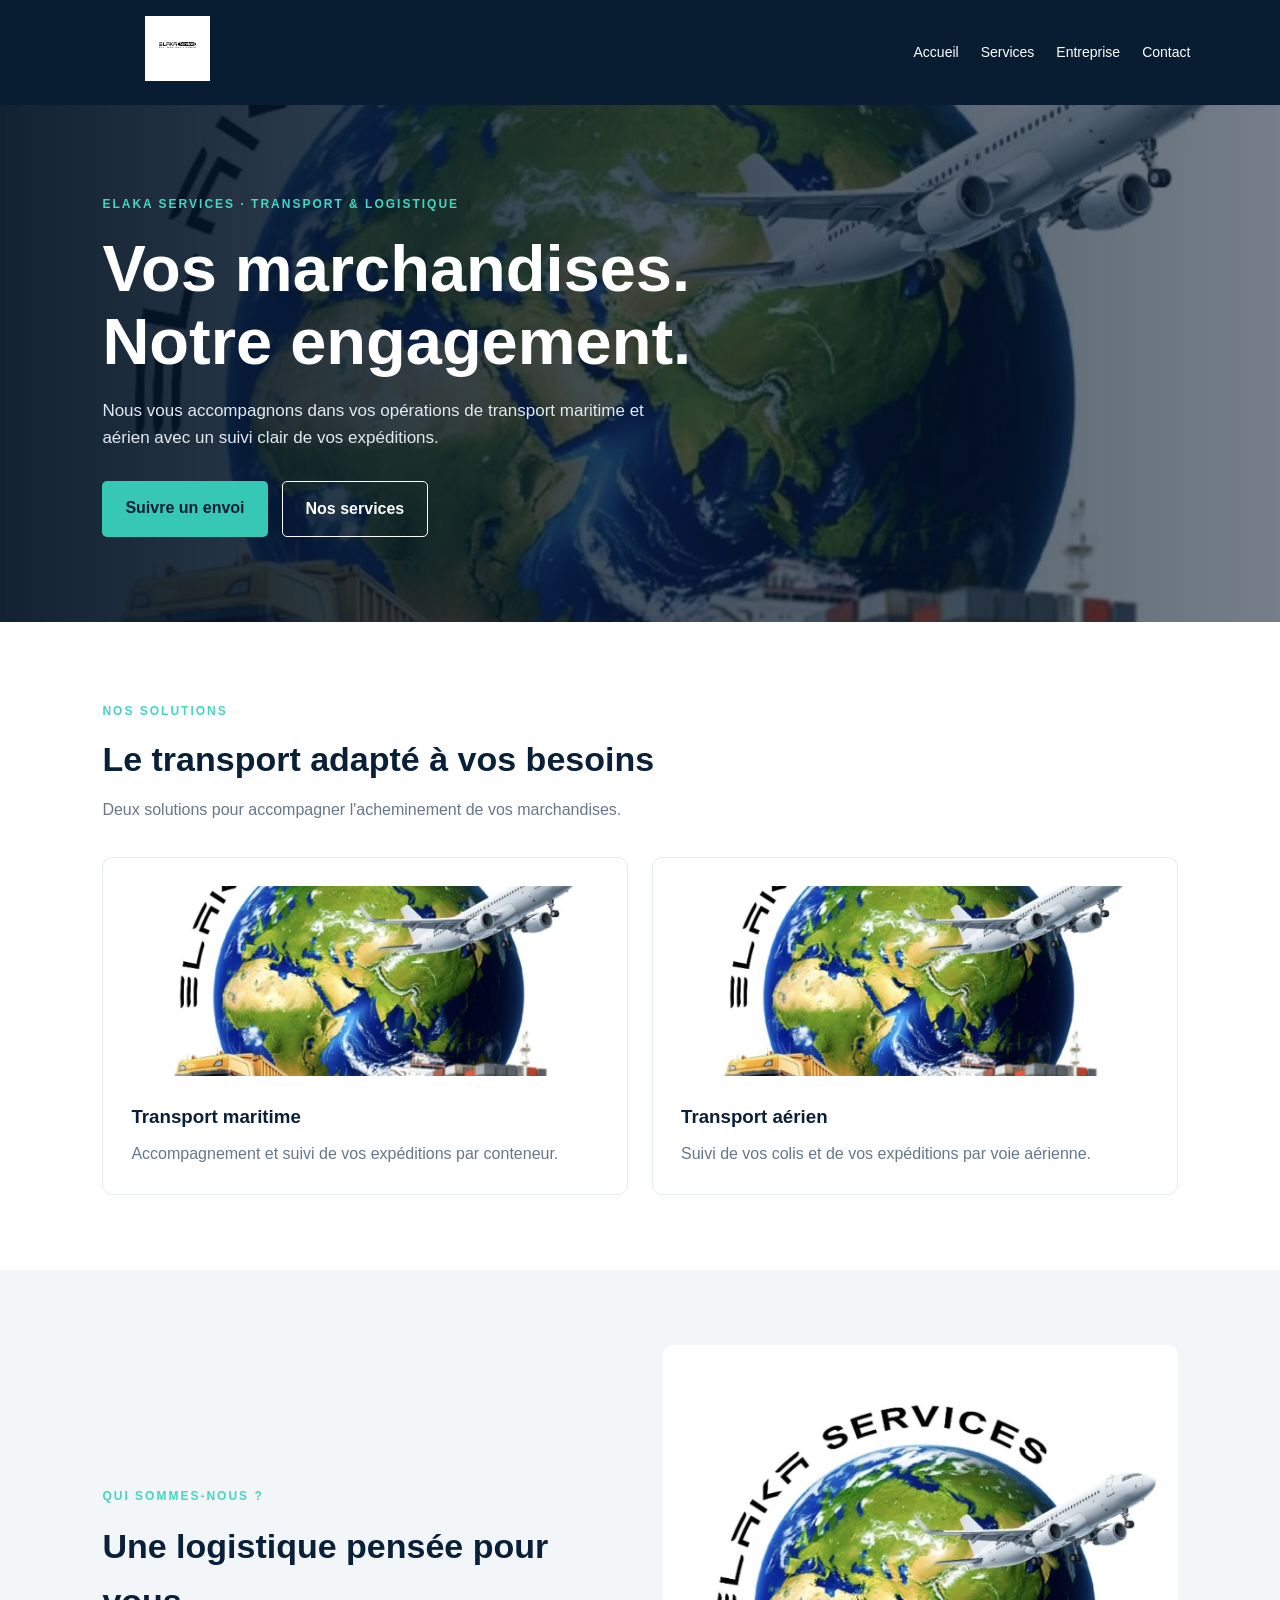
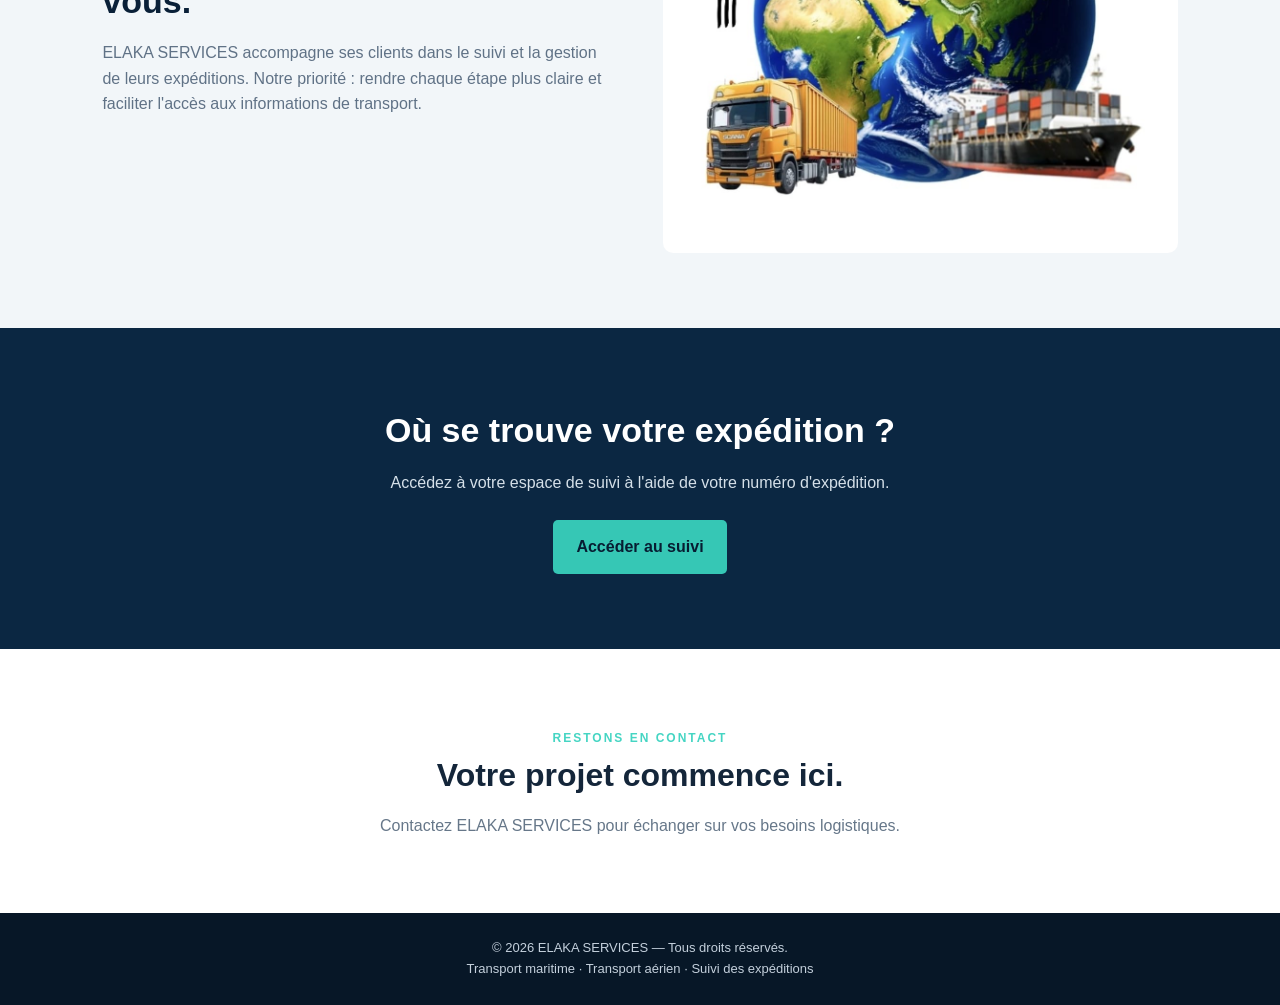
==== accueil.html @ 3260b02a "Add accueil.html for ELAKA SERVICES website This is the initial commit for the accueil.html file, wh" ====
<!DOCTYPE html>
<html lang="fr">
<head>
  <meta charset="UTF-8">
  <meta name="viewport" content="width=device-width, initial-scale=1.0">
  <meta name="theme-color" content="#081c32">
  <meta name="description" content="ELAKA SERVICES - Solutions de transport maritime et aérien, suivi de vos expéditions.">
  <title>ELAKA SERVICES | Transport & Logistique</title>

  <style>
    * { box-sizing: border-box; margin: 0; padding: 0; }

    body {
      font-family: Arial, sans-serif;
      color: #14263a;
      background: #fff;
      line-height: 1.6;
    }

    header {
      background: #081c32;
      padding: 16px 7%;
      display: flex;
      align-items: center;
      justify-content: space-between;
      gap: 20px;
      flex-wrap: wrap;
    }

    header img { width: 175px; max-height: 65px; object-fit: contain; }

    nav { display: flex; gap: 22px; flex-wrap: wrap; }

    nav a {
      color: white;
      text-decoration: none;
      font-size: 14px;
    }

    .hero {
      min-height: 510px;
      padding: 85px 8%;
      display: flex;
      align-items: center;
      color: white;
      background:
        linear-gradient(90deg, rgba(5,22,40,.95), rgba(5,22,40,.55)),
        url("elaka-transport.jpg") center/cover no-repeat;
    }

    .hero-content { max-width: 650px; }

    .eyebrow {
      color: #45d5c3;
      font-weight: bold;
      letter-spacing: 2px;
      font-size: 12px;
      text-transform: uppercase;
    }

    h1 {
      font-size: clamp(38px, 6vw, 65px);
      line-height: 1.12;
      margin: 18px 0;
    }

    .hero p { font-size: 17px; color: #e1e9f0; max-width: 550px; }

    .actions { display: flex; gap: 14px; flex-wrap: wrap; margin-top: 30px; }

    .btn {
      display: inline-block;
      padding: 14px 23px;
      border-radius: 5px;
      text-decoration: none;
      font-weight: bold;
      background: #36c7b5;
      color: #071d32;
    }

    .btn-outline {
      border: 1px solid white;
      color: white;
      background: transparent;
    }

    section { padding: 75px 8%; }

    .section-heading { max-width: 650px; margin-bottom: 35px; }

    .section-heading h2 {
      font-size: 34px;
      color: #0a2038;
      margin: 10px 0;
    }

    .section-heading p { color: #667789; }

    .services {
      display: grid;
      grid-template-columns: repeat(2, minmax(0, 1fr));
      gap: 24px;
    }

    .service {
      border: 1px solid #e3eaf0;
      border-radius: 10px;
      padding: 28px;
      background: #fff;
    }

    .service img {
      width: 100%;
      height: 190px;
      object-fit: cover;
      border-radius: 7px;
      margin-bottom: 18px;
    }

    .service h3 { color: #0a2038; margin-bottom: 9px; }
    .service p { color: #667789; }

    .about {
      background: #f2f6f9;
      display: grid;
      grid-template-columns: 1fr 1fr;
      gap: 45px;
      align-items: center;
    }

    .about h2 { font-size: 34px; color: #0a2038; margin: 12px 0; }
    .about p { color: #607286; }
    .about img { width: 100%; border-radius: 10px; }

    .tracking {
      text-align: center;
      background: #0b2742;
      color: white;
    }

    .tracking h2 { font-size: 34px; margin-bottom: 12px; }
    .tracking p { color: #d5e0e9; margin-bottom: 25px; }

    .contact { text-align: center; }
    .contact h2 { font-size: 32px; margin-bottom: 12px; }
    .contact p { color: #667789; }

    footer {
      background: #071727;
      color: #c4d0dc;
      text-align: center;
      padding: 25px 8%;
      font-size: 13px;
    }

    @media (max-width: 700px) {
      header { justify-content: center; }
      nav { justify-content: center; gap: 14px; }
      .hero { min-height: 470px; padding: 65px 7%; }
      .services, .about { grid-template-columns: 1fr; }
      section { padding: 55px 7%; }
    }
  </style>
</head>

<body>

<header>
  <a href="accueil.html">
    <img src="elaka-wordmark.jpg" alt="ELAKA SERVICES">
  </a>
  <nav>
    <a href="#accueil">Accueil</a>
    <a href="#services">Services</a>
    <a href="#entreprise">Entreprise</a>
    <a href="#contact">Contact</a>
  </nav>
</header>

<main>
  <section class="hero" id="accueil">
    <div class="hero-content">
      <span class="eyebrow">ELAKA SERVICES · TRANSPORT & LOGISTIQUE</span>
      <h1>Vos marchandises.<br>Notre engagement.</h1>
      <p>
        Nous vous accompagnons dans vos opérations de transport maritime
        et aérien avec un suivi clair de vos expéditions.
      </p>
      <div class="actions">
        <a class="btn" href="index.html">Suivre un envoi</a>
        <a class="btn btn-outline" href="#services">Nos services</a>
      </div>
    </div>
  </section>

  <section id="services">
    <div class="section-heading">
      <span class="eyebrow">NOS SOLUTIONS</span>
      <h2>Le transport adapté à vos besoins</h2>
      <p>Deux solutions pour accompagner l'acheminement de vos marchandises.</p>
    </div>

    <div class="services">
      <article class="service">
        <img src="elaka-transport.jpg" alt="Transport maritime">
        <h3>Transport maritime</h3>
        <p>Accompagnement et suivi de vos expéditions par conteneur.</p>
      </article>

      <article class="service">
        <img src="elaka-transport.jpg" alt="Transport aérien">
        <h3>Transport aérien</h3>
        <p>Suivi de vos colis et de vos expéditions par voie aérienne.</p>
      </article>
    </div>
  </section>

  <section class="about" id="entreprise">
    <div>
      <span class="eyebrow">QUI SOMMES-NOUS ?</span>
      <h2>Une logistique pensée pour vous.</h2>
      <p>
        ELAKA SERVICES accompagne ses clients dans le suivi et la gestion
        de leurs expéditions. Notre priorité : rendre chaque étape plus
        claire et faciliter l'accès aux informations de transport.
      </p>
    </div>
    <img src="elaka-transport.jpg" alt="Les activités logistiques ELAKA SERVICES">
  </section>

  <section class="tracking">
    <h2>Où se trouve votre expédition ?</h2>
    <p>Accédez à votre espace de suivi à l'aide de votre numéro d'expédition.</p>
    <a class="btn" href="index.html">Accéder au suivi</a>
  </section>

  <section class="contact" id="contact">
    <span class="eyebrow">RESTONS EN CONTACT</span>
    <h2>Votre projet commence ici.</h2>
    <p>Contactez ELAKA SERVICES pour échanger sur vos besoins logistiques.</p>
  </section>
</main>

<footer>
  <p>© 2026 ELAKA SERVICES — Tous droits réservés.</p>
  <p>Transport maritime · Transport aérien · Suivi des expéditions</p>
</footer>

</body>
</html>
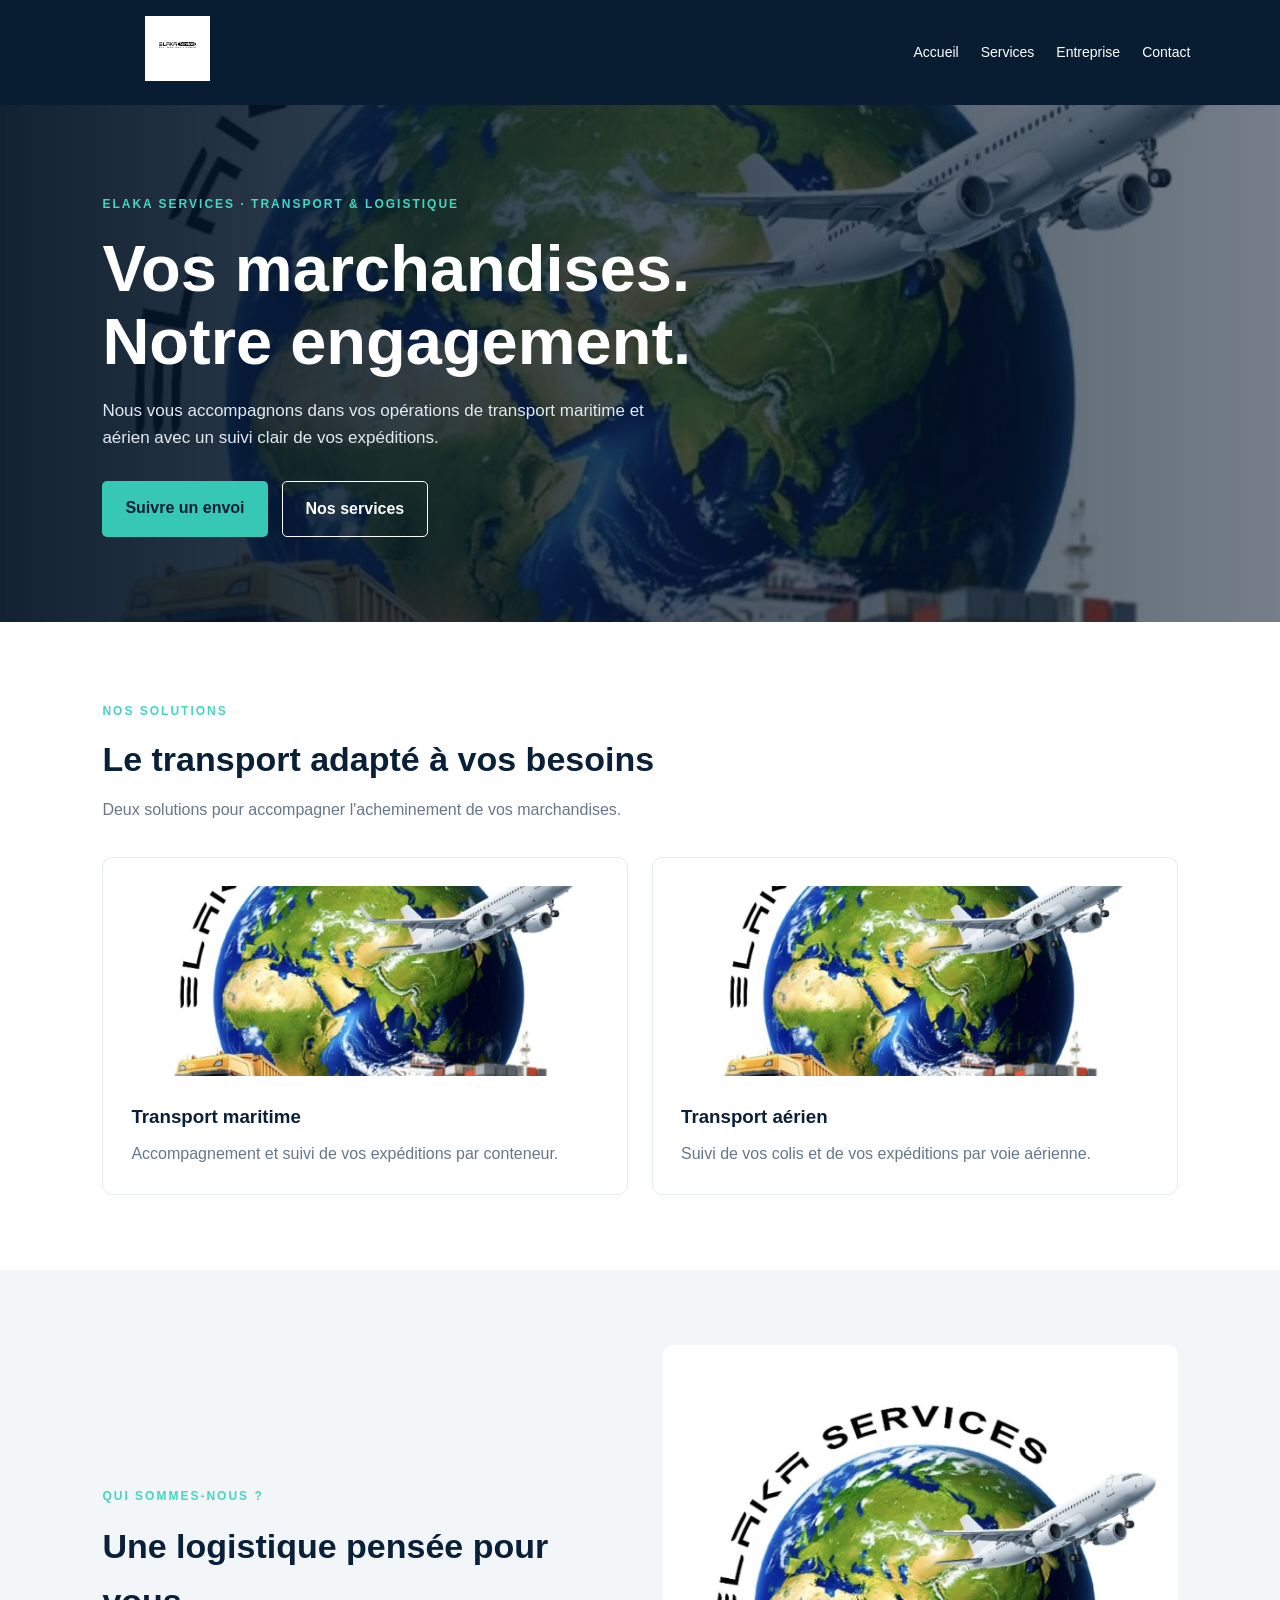
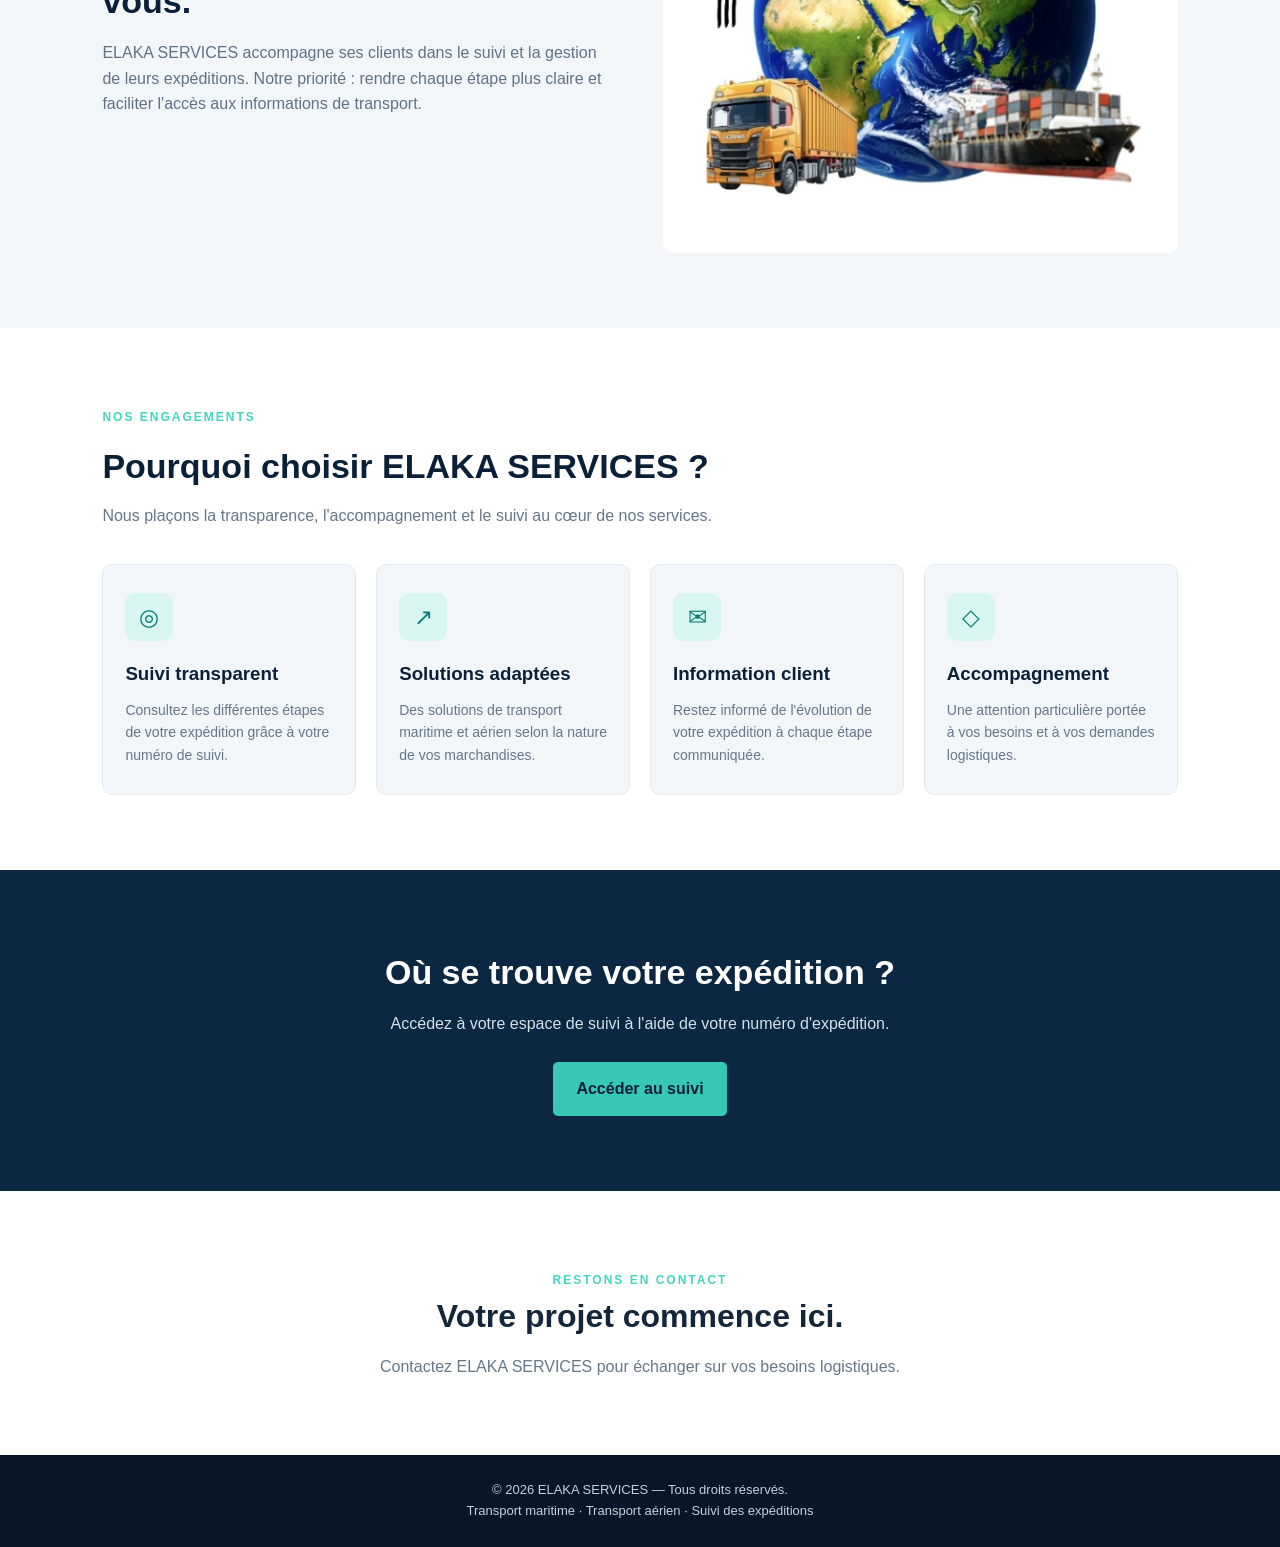
==== commit 69265324: "Update accueil.html" ====
--- a/accueil.html
+++ b/accueil.html
@@ -141,7 +141,50 @@
 
     .tracking h2 { font-size: 34px; margin-bottom: 12px; }
     .tracking p { color: #d5e0e9; margin-bottom: 25px; }
-
+.why-us {
+  background: #ffffff;
+}
+
+.why-grid {
+  display: grid;
+  grid-template-columns: repeat(4, minmax(0, 1fr));
+  gap: 20px;
+}
+
+.why-card {
+  padding: 28px 22px;
+  background: #f2f6f9;
+  border: 1px solid #e3eaf0;
+  border-radius: 10px;
+}
+
+.why-icon {
+  width: 48px;
+  height: 48px;
+  display: grid;
+  place-items: center;
+  background: #d9f5f1;
+  color: #087f78;
+  border-radius: 10px;
+  font-size: 23px;
+  margin-bottom: 18px;
+}
+
+.why-card h3 {
+  color: #0a2038;
+  margin-bottom: 10px;
+}
+
+.why-card p {
+  color: #667789;
+  font-size: 14px;
+}
+
+@media (max-width: 700px) {
+  .why-grid {
+    grid-template-columns: repeat(2, minmax(0, 1fr));
+  }
+}
     .contact { text-align: center; }
     .contact h2 { font-size: 32px; margin-bottom: 12px; }
     .contact p { color: #667789; }
@@ -229,6 +272,42 @@
     <img src="elaka-transport.jpg" alt="Les activités logistiques ELAKA SERVICES">
   </section>
 
+<section class="why-us" id="engagements">
+  <div class="section-heading">
+    <span class="eyebrow">NOS ENGAGEMENTS</span>
+    <h2>Pourquoi choisir ELAKA SERVICES ?</h2>
+    <p>Nous plaçons la transparence, l'accompagnement et le suivi au cœur de nos services.</p>
+  </div>
+
+  <div class="why-grid">
+
+    <article class="why-card">
+      <div class="why-icon">◎</div>
+      <h3>Suivi transparent</h3>
+      <p>Consultez les différentes étapes de votre expédition grâce à votre numéro de suivi.</p>
+    </article>
+
+    <article class="why-card">
+      <div class="why-icon">↗</div>
+      <h3>Solutions adaptées</h3>
+      <p>Des solutions de transport maritime et aérien selon la nature de vos marchandises.</p>
+    </article>
+
+    <article class="why-card">
+      <div class="why-icon">✉</div>
+      <h3>Information client</h3>
+      <p>Restez informé de l'évolution de votre expédition à chaque étape communiquée.</p>
+    </article>
+
+    <article class="why-card">
+      <div class="why-icon">◇</div>
+      <h3>Accompagnement</h3>
+      <p>Une attention particulière portée à vos besoins et à vos demandes logistiques.</p>
+    </article>
+
+  </div>
+</section>
+
   <section class="tracking">
     <h2>Où se trouve votre expédition ?</h2>
     <p>Accédez à votre espace de suivi à l'aide de votre numéro d'expédition.</p>
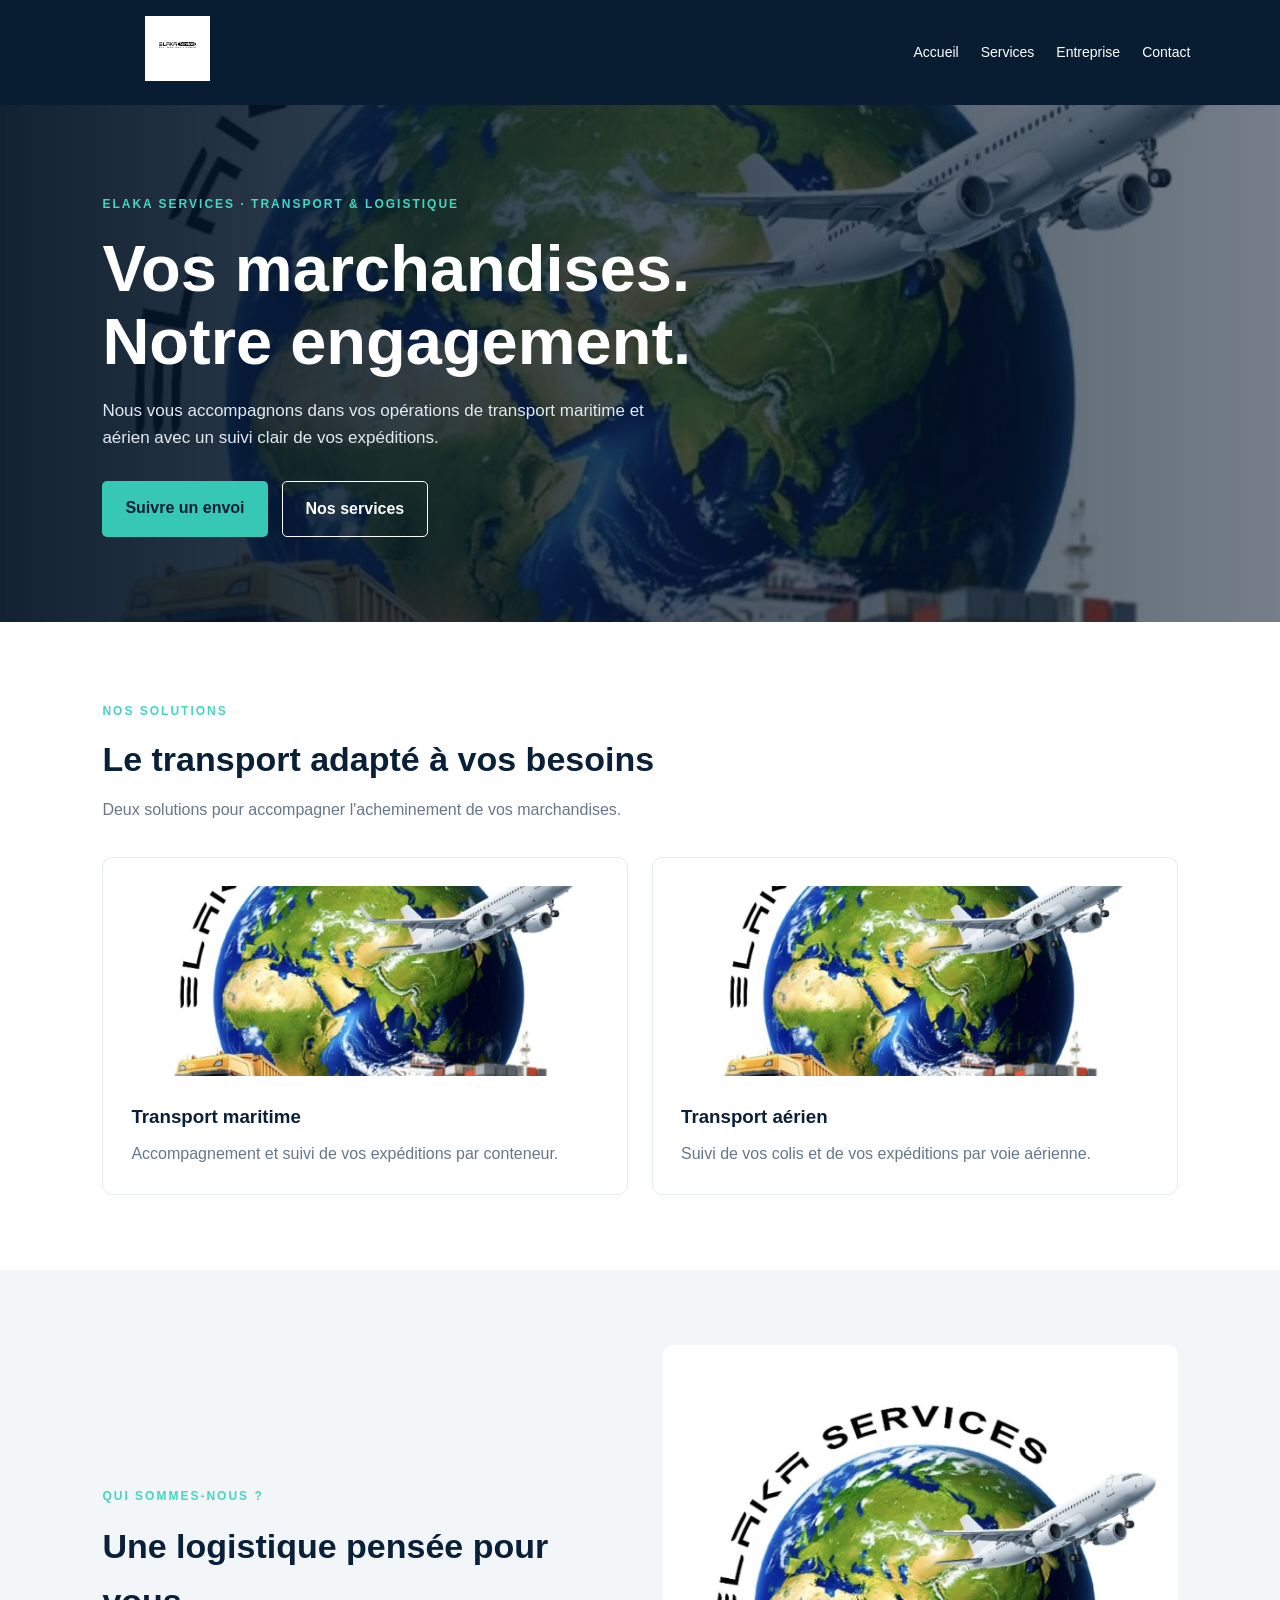
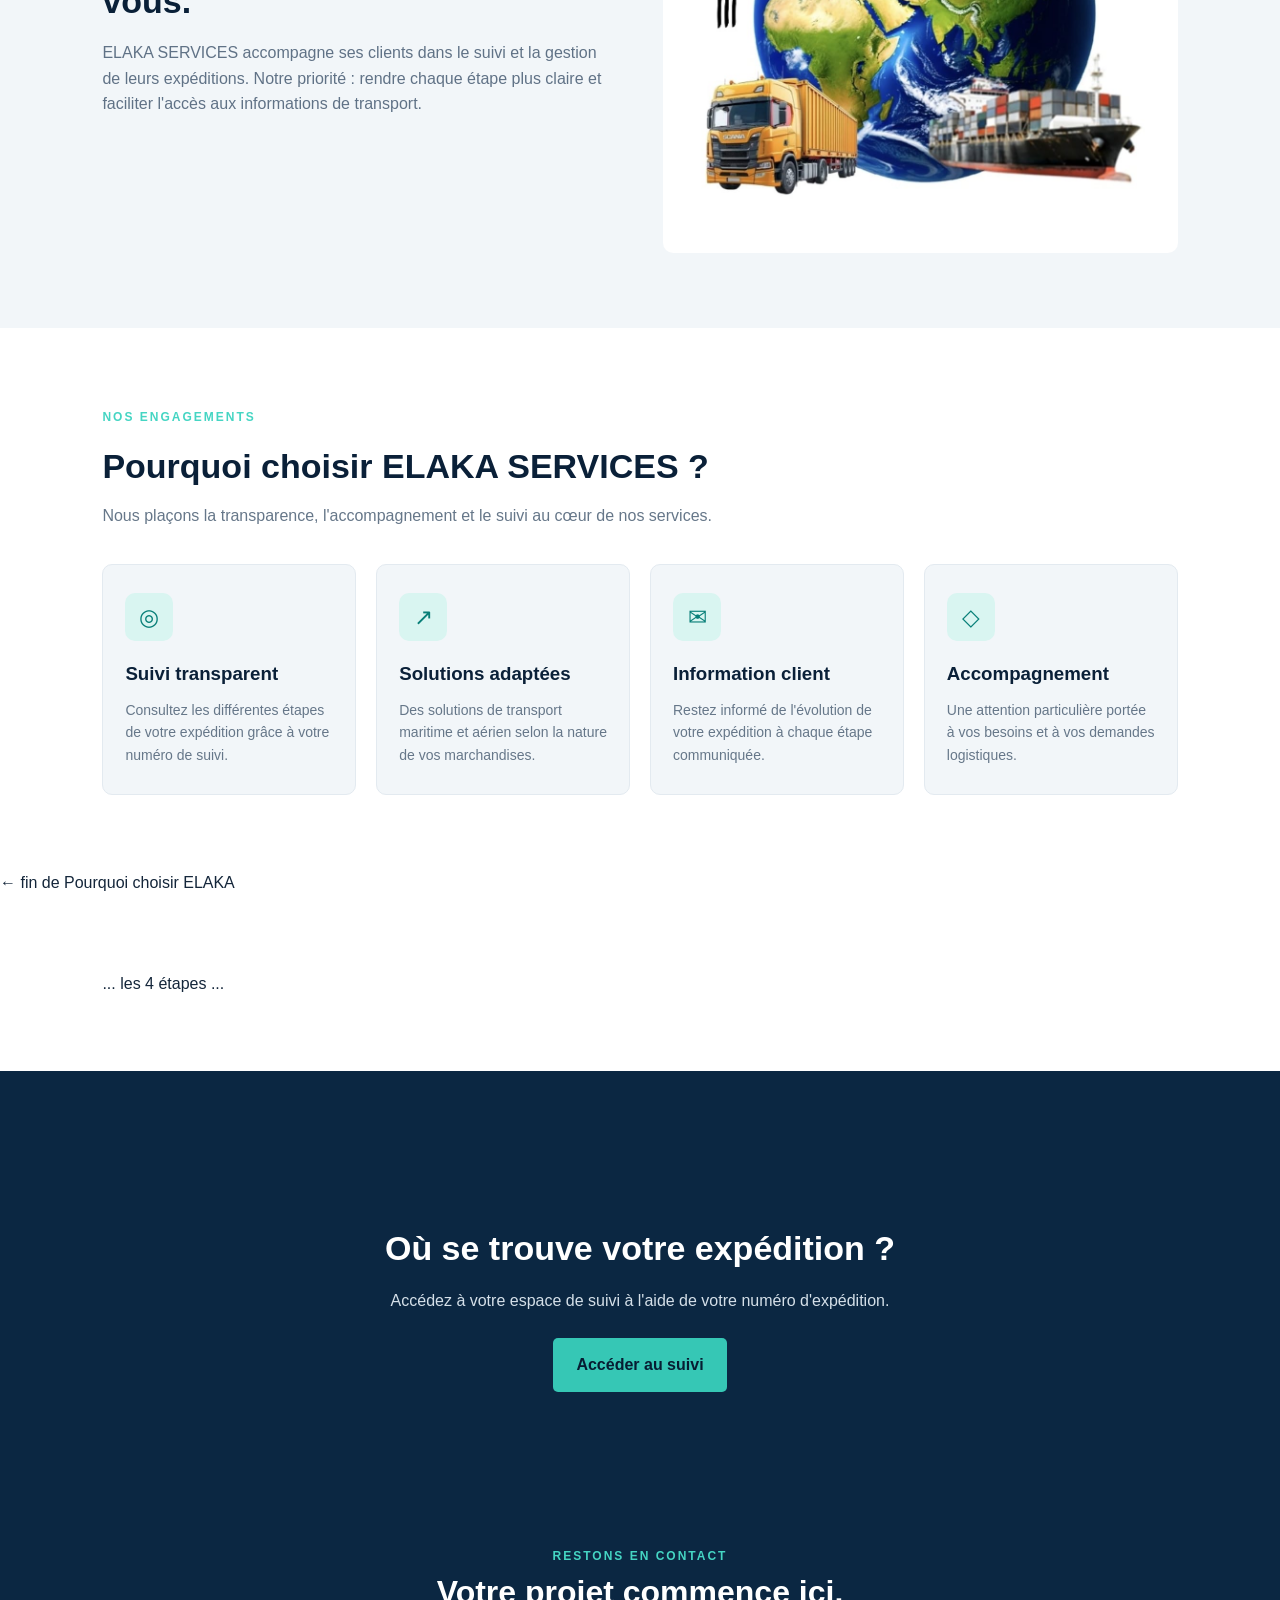
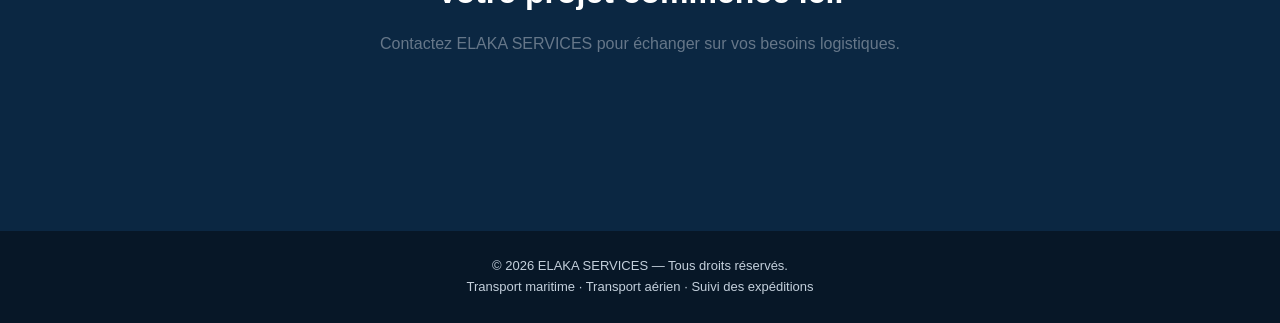
==== commit 377d31c7: "Update accueil.html" ====
--- a/accueil.html
+++ b/accueil.html
@@ -307,7 +307,13 @@
 
   </div>
 </section>
-
+</section>  ← fin de Pourquoi choisir ELAKA
+
+<section class="process" id="fonctionnement">
+   ... les 4 étapes ...
+</section>
+
+<section class="tracking">
   <section class="tracking">
     <h2>Où se trouve votre expédition ?</h2>
     <p>Accédez à votre espace de suivi à l'aide de votre numéro d'expédition.</p>
